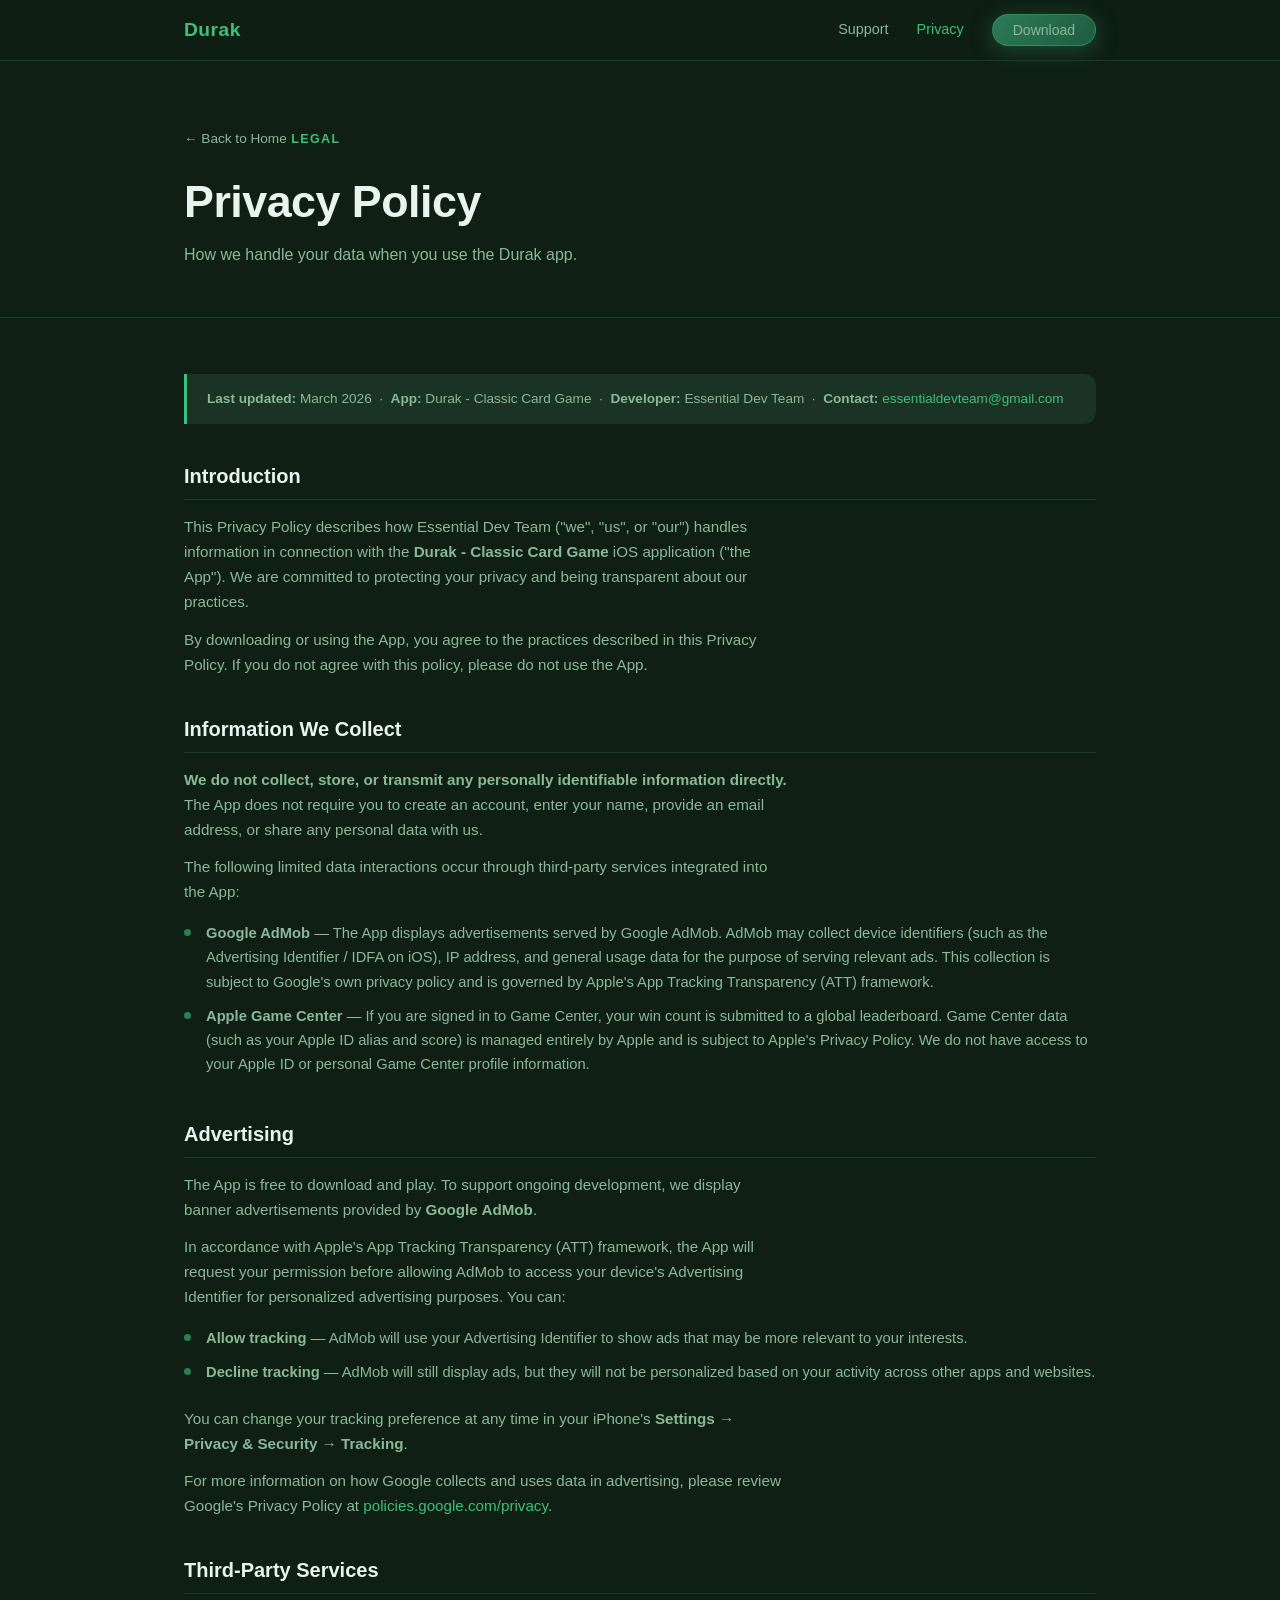
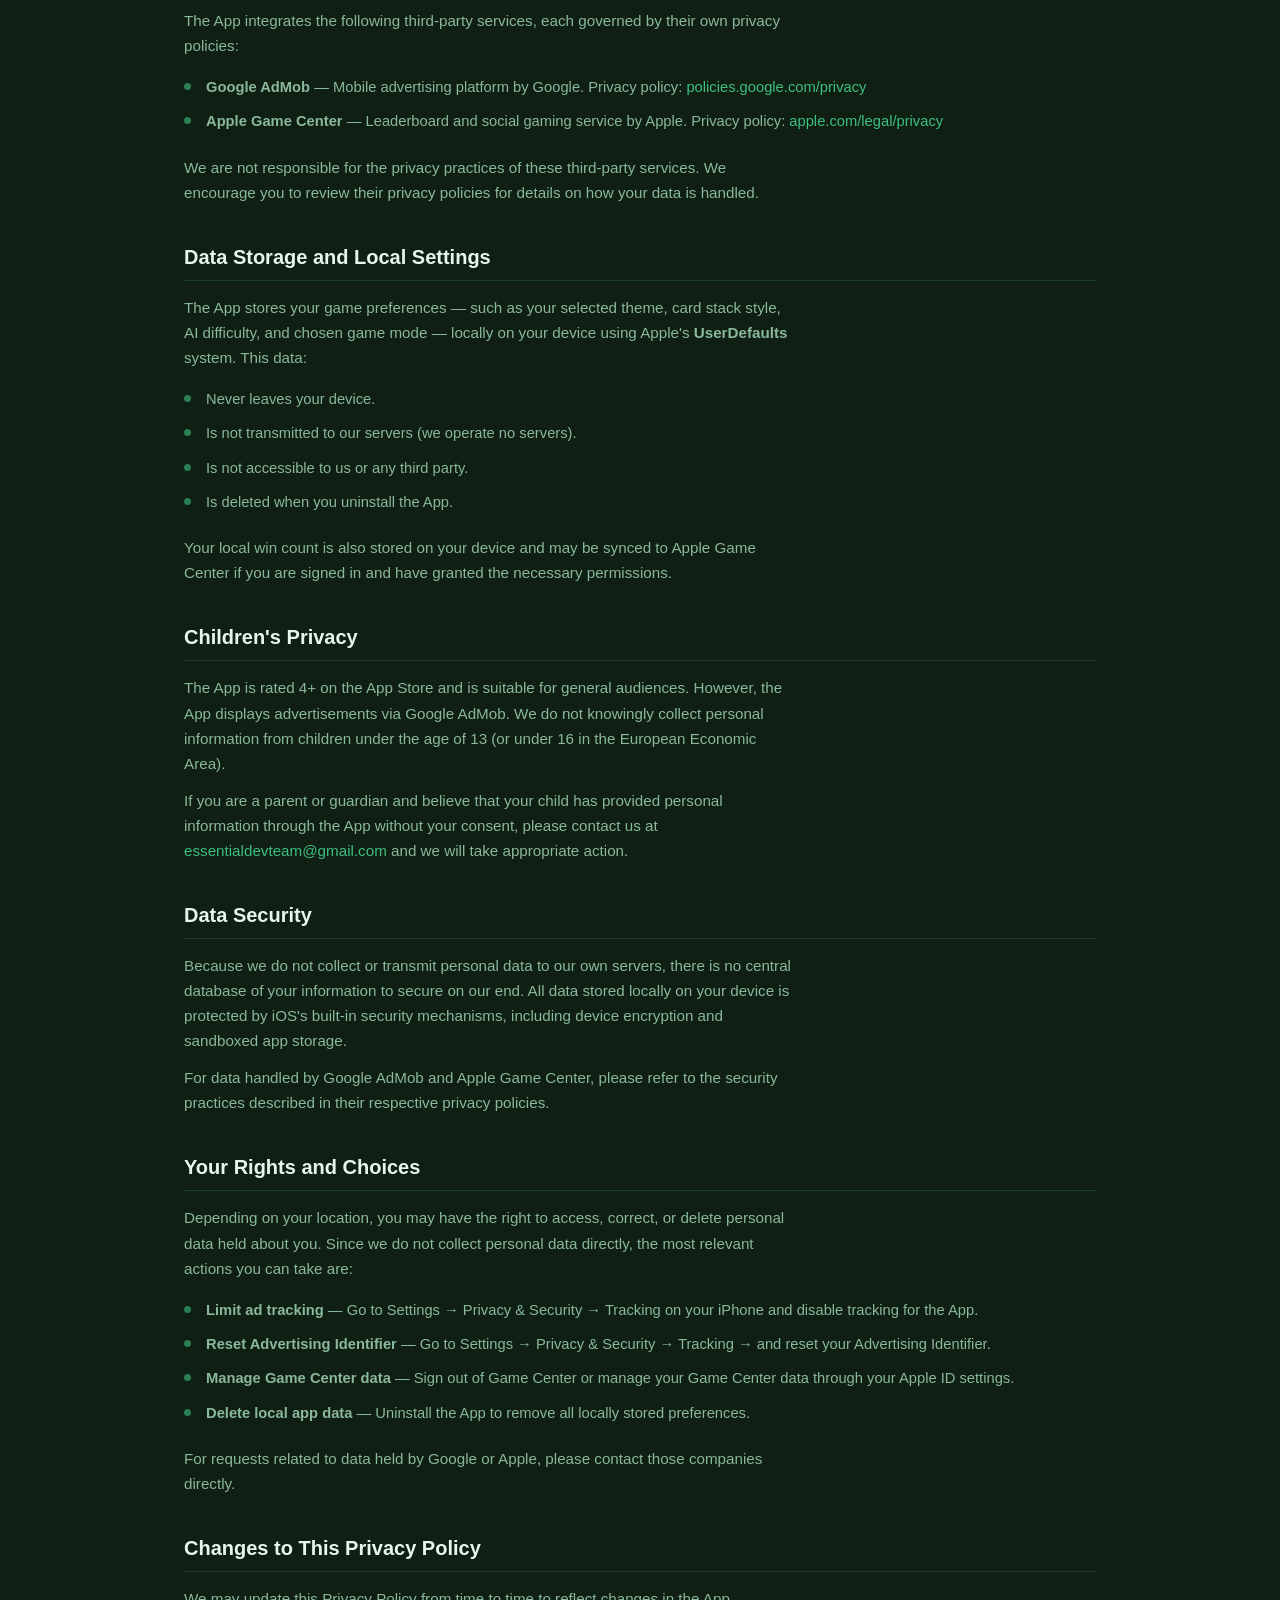
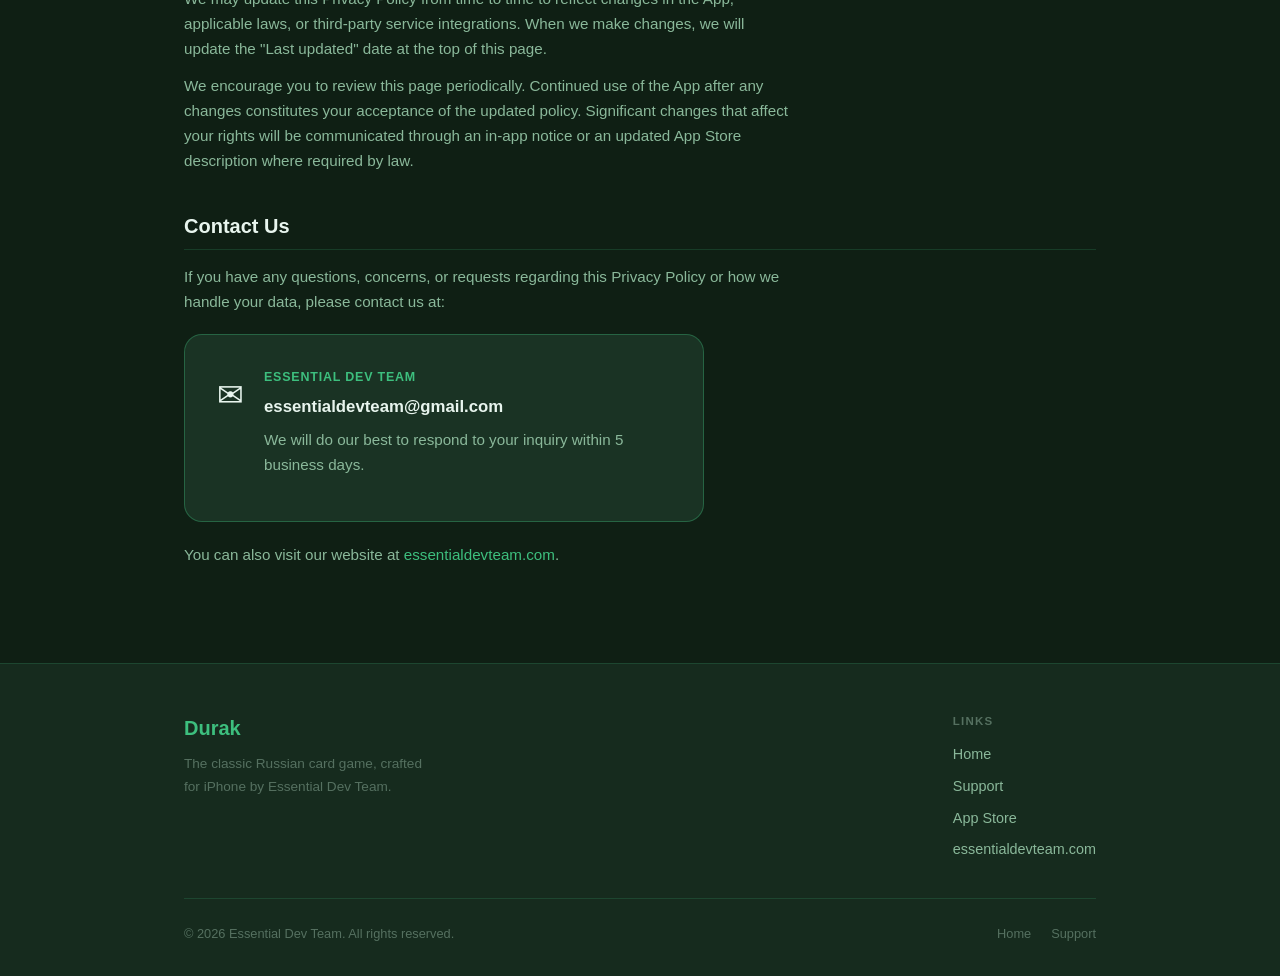
==== privacy.html @ 6320e2ae "Add files via upload" ====
<!DOCTYPE html>
<html lang="en">
<head>
  <meta charset="UTF-8" />
  <meta name="viewport" content="width=device-width, initial-scale=1.0" />
  <title>Privacy Policy - Durak Card Game</title>
  <meta name="description" content="Privacy Policy for Durak, the classic Russian card game on iPhone. Learn about data collection, advertising, and third-party services." />
  <meta name="theme-color" content="#0F1F14" />
  <link rel="stylesheet" href="style.css" />
</head>
<body>

  <!-- Navigation -->
  <nav class="nav">
    <div class="container nav__inner">
      <a href="index.html" class="nav__logo">Durak</a>
      <div class="nav__links">
        <a href="support.html">Support</a>
        <a href="privacy.html" style="color: var(--accent);">Privacy</a>
        <a href="https://apps.apple.com/app/id0000000000" class="btn btn--primary" style="padding: 8px 20px; font-size: 0.875rem;">Download</a>
      </div>
    </div>
  </nav>

  <!-- Page Header -->
  <div class="page-header">
    <div class="container">
      <a href="index.html" class="page-header__back">
        &#8592; Back to Home
      </a>
      <div class="page-header__eyebrow">Legal</div>
      <h1>Privacy Policy</h1>
      <p>How we handle your data when you use the Durak app.</p>
    </div>
  </div>

  <!-- Policy Content -->
  <section class="content-section">
    <div class="container">

      <div class="policy-meta">
        <strong>Last updated:</strong> March 2026 &nbsp;&middot;&nbsp;
        <strong>App:</strong> Durak - Classic Card Game &nbsp;&middot;&nbsp;
        <strong>Developer:</strong> Essential Dev Team &nbsp;&middot;&nbsp;
        <strong>Contact:</strong>
        <a href="mailto:essentialdevteam@gmail.com">essentialdevteam@gmail.com</a>
      </div>

      <div class="prose">

        <!-- Introduction -->
        <div class="policy-section">
          <h2>Introduction</h2>
          <p>
            This Privacy Policy describes how Essential Dev Team ("we", "us", or "our")
            handles information in connection with the <strong>Durak - Classic Card Game</strong>
            iOS application ("the App"). We are committed to protecting your privacy and being
            transparent about our practices.
          </p>
          <p>
            By downloading or using the App, you agree to the practices described in this
            Privacy Policy. If you do not agree with this policy, please do not use the App.
          </p>
        </div>

        <!-- Information We Collect -->
        <div class="policy-section">
          <h2>Information We Collect</h2>
          <p>
            <strong>We do not collect, store, or transmit any personally identifiable
            information directly.</strong> The App does not require you to create an account,
            enter your name, provide an email address, or share any personal data with us.
          </p>
          <p>
            The following limited data interactions occur through third-party services
            integrated into the App:
          </p>
          <ul>
            <li>
              <strong>Google AdMob</strong> — The App displays advertisements served by
              Google AdMob. AdMob may collect device identifiers (such as the Advertising
              Identifier / IDFA on iOS), IP address, and general usage data for the purpose
              of serving relevant ads. This collection is subject to Google's own privacy
              policy and is governed by Apple's App Tracking Transparency (ATT) framework.
            </li>
            <li>
              <strong>Apple Game Center</strong> — If you are signed in to Game Center, your
              win count is submitted to a global leaderboard. Game Center data (such as your
              Apple ID alias and score) is managed entirely by Apple and is subject to Apple's
              Privacy Policy. We do not have access to your Apple ID or personal Game Center
              profile information.
            </li>
          </ul>
        </div>

        <!-- Advertising -->
        <div class="policy-section">
          <h2>Advertising</h2>
          <p>
            The App is free to download and play. To support ongoing development, we display
            banner advertisements provided by <strong>Google AdMob</strong>.
          </p>
          <p>
            In accordance with Apple's App Tracking Transparency (ATT) framework, the App
            will request your permission before allowing AdMob to access your device's
            Advertising Identifier for personalized advertising purposes. You can:
          </p>
          <ul>
            <li>
              <strong>Allow tracking</strong> — AdMob will use your Advertising Identifier
              to show ads that may be more relevant to your interests.
            </li>
            <li>
              <strong>Decline tracking</strong> — AdMob will still display ads, but they
              will not be personalized based on your activity across other apps and websites.
            </li>
          </ul>
          <p>
            You can change your tracking preference at any time in your iPhone's
            <strong>Settings &rarr; Privacy &amp; Security &rarr; Tracking</strong>.
          </p>
          <p>
            For more information on how Google collects and uses data in advertising,
            please review Google's Privacy Policy at
            <a href="https://policies.google.com/privacy" target="_blank" rel="noopener">policies.google.com/privacy</a>.
          </p>
        </div>

        <!-- Third-Party Services -->
        <div class="policy-section">
          <h2>Third-Party Services</h2>
          <p>
            The App integrates the following third-party services, each governed by their
            own privacy policies:
          </p>
          <ul>
            <li>
              <strong>Google AdMob</strong> — Mobile advertising platform by Google.
              Privacy policy: <a href="https://policies.google.com/privacy" target="_blank" rel="noopener">policies.google.com/privacy</a>
            </li>
            <li>
              <strong>Apple Game Center</strong> — Leaderboard and social gaming service
              by Apple.
              Privacy policy: <a href="https://www.apple.com/legal/privacy/" target="_blank" rel="noopener">apple.com/legal/privacy</a>
            </li>
          </ul>
          <p>
            We are not responsible for the privacy practices of these third-party services.
            We encourage you to review their privacy policies for details on how your data
            is handled.
          </p>
        </div>

        <!-- Data Storage -->
        <div class="policy-section">
          <h2>Data Storage and Local Settings</h2>
          <p>
            The App stores your game preferences — such as your selected theme, card stack
            style, AI difficulty, and chosen game mode — locally on your device using
            Apple's <strong>UserDefaults</strong> system. This data:
          </p>
          <ul>
            <li>Never leaves your device.</li>
            <li>Is not transmitted to our servers (we operate no servers).</li>
            <li>Is not accessible to us or any third party.</li>
            <li>Is deleted when you uninstall the App.</li>
          </ul>
          <p>
            Your local win count is also stored on your device and may be synced to
            Apple Game Center if you are signed in and have granted the necessary permissions.
          </p>
        </div>

        <!-- Children's Privacy -->
        <div class="policy-section">
          <h2>Children's Privacy</h2>
          <p>
            The App is rated 4+ on the App Store and is suitable for general audiences.
            However, the App displays advertisements via Google AdMob. We do not knowingly
            collect personal information from children under the age of 13 (or under 16
            in the European Economic Area).
          </p>
          <p>
            If you are a parent or guardian and believe that your child has provided
            personal information through the App without your consent, please contact us
            at <a href="mailto:essentialdevteam@gmail.com">essentialdevteam@gmail.com</a>
            and we will take appropriate action.
          </p>
        </div>

        <!-- Data Security -->
        <div class="policy-section">
          <h2>Data Security</h2>
          <p>
            Because we do not collect or transmit personal data to our own servers, there
            is no central database of your information to secure on our end. All data stored
            locally on your device is protected by iOS's built-in security mechanisms,
            including device encryption and sandboxed app storage.
          </p>
          <p>
            For data handled by Google AdMob and Apple Game Center, please refer to the
            security practices described in their respective privacy policies.
          </p>
        </div>

        <!-- Your Rights -->
        <div class="policy-section">
          <h2>Your Rights and Choices</h2>
          <p>
            Depending on your location, you may have the right to access, correct, or
            delete personal data held about you. Since we do not collect personal data
            directly, the most relevant actions you can take are:
          </p>
          <ul>
            <li>
              <strong>Limit ad tracking</strong> — Go to Settings &rarr; Privacy &amp; Security
              &rarr; Tracking on your iPhone and disable tracking for the App.
            </li>
            <li>
              <strong>Reset Advertising Identifier</strong> — Go to Settings &rarr; Privacy
              &amp; Security &rarr; Tracking &rarr; and reset your Advertising Identifier.
            </li>
            <li>
              <strong>Manage Game Center data</strong> — Sign out of Game Center or manage
              your Game Center data through your Apple ID settings.
            </li>
            <li>
              <strong>Delete local app data</strong> — Uninstall the App to remove all
              locally stored preferences.
            </li>
          </ul>
          <p>
            For requests related to data held by Google or Apple, please contact those
            companies directly.
          </p>
        </div>

        <!-- Changes to Policy -->
        <div class="policy-section">
          <h2>Changes to This Privacy Policy</h2>
          <p>
            We may update this Privacy Policy from time to time to reflect changes in
            the App, applicable laws, or third-party service integrations. When we make
            changes, we will update the "Last updated" date at the top of this page.
          </p>
          <p>
            We encourage you to review this page periodically. Continued use of the App
            after any changes constitutes your acceptance of the updated policy.
            Significant changes that affect your rights will be communicated through an
            in-app notice or an updated App Store description where required by law.
          </p>
        </div>

        <!-- Contact Us -->
        <div class="policy-section">
          <h2>Contact Us</h2>
          <p>
            If you have any questions, concerns, or requests regarding this Privacy Policy
            or how we handle your data, please contact us at:
          </p>

          <div class="contact-card" style="margin-top: 20px;">
            <div class="contact-card__icon">&#9993;</div>
            <div>
              <div class="contact-card__label">Essential Dev Team</div>
              <div class="contact-card__email">
                <a href="mailto:essentialdevteam@gmail.com">essentialdevteam@gmail.com</a>
              </div>
              <p class="contact-card__sub">
                We will do our best to respond to your inquiry within 5 business days.
              </p>
            </div>
          </div>

          <p style="margin-top: 20px;">
            You can also visit our website at
            <a href="https://essentialdevteam.com/" target="_blank" rel="noopener">essentialdevteam.com</a>.
          </p>
        </div>

      </div>
    </div>
  </section>

  <!-- Footer -->
  <footer class="footer">
    <div class="container">
      <div class="footer__inner">
        <div>
          <div class="footer__brand-name">Durak</div>
          <p class="footer__brand-desc">
            The classic Russian card game, crafted for iPhone by Essential Dev Team.
          </p>
        </div>
        <div>
          <div class="footer__nav-heading">Links</div>
          <div class="footer__nav-links">
            <a href="index.html">Home</a>
            <a href="support.html">Support</a>
            <a href="https://apps.apple.com/app/id0000000000">App Store</a>
            <a href="https://essentialdevteam.com/" target="_blank" rel="noopener">essentialdevteam.com</a>
          </div>
        </div>
      </div>
      <div class="footer__bottom">
        <p class="footer__copy">
          &copy; 2026 <a href="https://essentialdevteam.com/" target="_blank" rel="noopener">Essential Dev Team</a>.
          All rights reserved.
        </p>
        <div class="footer__legal-links">
          <a href="index.html">Home</a>
          <a href="support.html">Support</a>
        </div>
      </div>
    </div>
  </footer>

</body>
</html>
---- style.css ----
/* ============================================================
   Durak - Card Game | Shared Stylesheet
   Dark green theme matching the iOS app
   ============================================================ */

/* --- Reset & Base --- */
*, *::before, *::after {
  box-sizing: border-box;
  margin: 0;
  padding: 0;
}

:root {
  --bg:           #0F1F14;
  --bg-card:      #1A3324;
  --bg-section:   #162B1E;
  --gradient-dark: #1F5C3F;
  --gradient-mid:  #2D7A56;
  --accent:       #3DBF7E;
  --accent-dim:   #2E9E67;
  --accent-glow:  rgba(61, 191, 126, 0.18);
  --text:         #E8F5EE;
  --text-muted:   #8AB89A;
  --text-dim:     #557060;
  --border:       rgba(61, 191, 126, 0.18);
  --border-strong: rgba(61, 191, 126, 0.35);
  --radius:       12px;
  --radius-lg:    18px;
  --shadow:       0 4px 24px rgba(0, 0, 0, 0.45);
  --shadow-sm:    0 2px 10px rgba(0, 0, 0, 0.30);
}

html {
  font-size: 16px;
  scroll-behavior: smooth;
}

body {
  background-color: var(--bg);
  color: var(--text);
  font-family: -apple-system, BlinkMacSystemFont, "Segoe UI", Roboto,
               Helvetica, Arial, sans-serif;
  line-height: 1.65;
  -webkit-font-smoothing: antialiased;
  min-height: 100vh;
}

/* --- Typography --- */
h1, h2, h3, h4 {
  line-height: 1.25;
  font-weight: 700;
}

h1 { font-size: clamp(2.2rem, 6vw, 3.6rem); letter-spacing: -0.5px; }
h2 { font-size: clamp(1.5rem, 4vw, 2.2rem); }
h3 { font-size: clamp(1.1rem, 2.5vw, 1.35rem); }
h4 { font-size: 1rem; }

p {
  color: var(--text-muted);
  max-width: 68ch;
}

a {
  color: var(--accent);
  text-decoration: none;
  transition: color 0.2s;
}

a:hover {
  color: #6FDBAA;
  text-decoration: underline;
}

ul {
  list-style: none;
}

/* --- Layout Utilities --- */
.container {
  width: 100%;
  max-width: 960px;
  margin: 0 auto;
  padding: 0 24px;
}

.container--wide {
  max-width: 1100px;
}

section {
  padding: 80px 0;
}

/* --- Navigation --- */
.nav {
  position: sticky;
  top: 0;
  z-index: 100;
  background: rgba(15, 31, 20, 0.92);
  backdrop-filter: blur(12px);
  -webkit-backdrop-filter: blur(12px);
  border-bottom: 1px solid var(--border);
}

.nav__inner {
  display: flex;
  align-items: center;
  justify-content: space-between;
  height: 60px;
}

.nav__logo {
  font-size: 1.2rem;
  font-weight: 800;
  color: var(--accent);
  letter-spacing: 0.5px;
  text-decoration: none;
}

.nav__logo:hover {
  color: #6FDBAA;
  text-decoration: none;
}

.nav__links {
  display: flex;
  gap: 28px;
  align-items: center;
}

.nav__links a {
  color: var(--text-muted);
  font-size: 0.9rem;
  font-weight: 500;
  transition: color 0.2s;
  text-decoration: none;
}

.nav__links a:hover {
  color: var(--accent);
  text-decoration: none;
}

/* --- Hero Section --- */
.hero {
  padding: 100px 0 80px;
  text-align: center;
  position: relative;
  overflow: hidden;
}

.hero::before {
  content: "";
  position: absolute;
  top: -120px;
  left: 50%;
  transform: translateX(-50%);
  width: 700px;
  height: 700px;
  background: radial-gradient(circle, rgba(45, 122, 86, 0.22) 0%, transparent 65%);
  pointer-events: none;
}

.hero__eyebrow {
  display: inline-block;
  background: var(--accent-glow);
  border: 1px solid var(--border-strong);
  color: var(--accent);
  font-size: 0.78rem;
  font-weight: 600;
  letter-spacing: 1.4px;
  text-transform: uppercase;
  padding: 6px 16px;
  border-radius: 100px;
  margin-bottom: 24px;
}

.hero__title {
  color: var(--text);
  margin-bottom: 16px;
}

.hero__title span {
  color: var(--accent);
}

.hero__tagline {
  font-size: clamp(1rem, 2.5vw, 1.25rem);
  color: var(--text-muted);
  margin: 0 auto 20px;
  max-width: 52ch;
}

.hero__description {
  font-size: 1rem;
  color: var(--text-dim);
  margin: 0 auto 44px;
  max-width: 58ch;
}

/* --- Buttons --- */
.btn {
  display: inline-flex;
  align-items: center;
  gap: 10px;
  font-size: 1rem;
  font-weight: 600;
  padding: 14px 32px;
  border-radius: 100px;
  border: none;
  cursor: pointer;
  transition: transform 0.15s, box-shadow 0.15s, background 0.2s;
  text-decoration: none;
  line-height: 1;
}

.btn--primary {
  background: linear-gradient(135deg, var(--gradient-mid), var(--gradient-dark));
  color: #fff;
  box-shadow: 0 4px 20px rgba(45, 122, 86, 0.5);
  border: 1px solid var(--border-strong);
}

.btn--primary:hover {
  transform: translateY(-2px);
  box-shadow: 0 8px 28px rgba(45, 122, 86, 0.65);
  color: #fff;
  text-decoration: none;
}

.btn--primary:active {
  transform: translateY(0);
}

.btn--outline {
  background: transparent;
  color: var(--accent);
  border: 1.5px solid var(--border-strong);
}

.btn--outline:hover {
  background: var(--accent-glow);
  color: var(--accent);
  text-decoration: none;
}

.btn__icon {
  width: 22px;
  height: 22px;
  flex-shrink: 0;
}

/* App Store badge area */
.hero__cta {
  display: flex;
  flex-direction: column;
  align-items: center;
  gap: 14px;
}

.appstore-badge {
  display: inline-flex;
  align-items: center;
  gap: 12px;
  background: #000;
  border: 1px solid rgba(255,255,255,0.15);
  border-radius: 14px;
  padding: 10px 22px;
  text-decoration: none;
  transition: transform 0.15s, border-color 0.2s;
}

.appstore-badge:hover {
  transform: translateY(-2px);
  border-color: rgba(255,255,255,0.35);
  text-decoration: none;
}

.appstore-badge__icon {
  width: 28px;
  height: 28px;
  flex-shrink: 0;
  fill: #fff;
}

.appstore-badge__text {
  display: flex;
  flex-direction: column;
}

.appstore-badge__sub {
  font-size: 0.65rem;
  color: rgba(255,255,255,0.7);
  letter-spacing: 0.5px;
}

.appstore-badge__main {
  font-size: 1.1rem;
  font-weight: 700;
  color: #fff;
  line-height: 1.2;
}

.hero__note {
  font-size: 0.8rem;
  color: var(--text-dim);
}

/* --- Feature Badges Strip --- */
.badges {
  display: flex;
  flex-wrap: wrap;
  gap: 10px;
  justify-content: center;
  margin-top: 48px;
}

.badge {
  display: inline-flex;
  align-items: center;
  gap: 7px;
  background: var(--bg-card);
  border: 1px solid var(--border);
  color: var(--text-muted);
  font-size: 0.82rem;
  font-weight: 500;
  padding: 7px 14px;
  border-radius: 100px;
}

.badge__dot {
  width: 7px;
  height: 7px;
  background: var(--accent);
  border-radius: 50%;
  flex-shrink: 0;
}

/* --- Features Section --- */
.features {
  background: var(--bg-section);
  border-top: 1px solid var(--border);
  border-bottom: 1px solid var(--border);
}

.section-header {
  text-align: center;
  margin-bottom: 56px;
}

.section-header p {
  margin: 12px auto 0;
}

.features-grid {
  display: grid;
  grid-template-columns: repeat(auto-fit, minmax(260px, 1fr));
  gap: 20px;
}

.feature-card {
  background: var(--bg-card);
  border: 1px solid var(--border);
  border-radius: var(--radius-lg);
  padding: 28px 26px;
  transition: border-color 0.2s, transform 0.2s;
}

.feature-card:hover {
  border-color: var(--border-strong);
  transform: translateY(-3px);
}

.feature-card__icon {
  font-size: 1.8rem;
  margin-bottom: 14px;
  display: block;
}

.feature-card__title {
  color: var(--text);
  margin-bottom: 8px;
  font-size: 1.05rem;
}

.feature-card__desc {
  color: var(--text-muted);
  font-size: 0.9rem;
  max-width: 100%;
}

/* --- How to Play Section --- */
.how-to-play__steps {
  display: grid;
  grid-template-columns: repeat(auto-fit, minmax(200px, 1fr));
  gap: 16px;
  margin-top: 0;
}

.step {
  background: var(--bg-card);
  border: 1px solid var(--border);
  border-radius: var(--radius);
  padding: 24px 20px;
  position: relative;
}

.step__number {
  display: inline-flex;
  align-items: center;
  justify-content: center;
  width: 34px;
  height: 34px;
  background: linear-gradient(135deg, var(--gradient-mid), var(--gradient-dark));
  border-radius: 50%;
  font-size: 0.85rem;
  font-weight: 800;
  color: #fff;
  margin-bottom: 12px;
}

.step__text {
  font-size: 0.9rem;
  color: var(--text-muted);
  max-width: 100%;
}

/* --- Screenshots Section --- */
.screenshots {
  text-align: center;
}

.screenshots-row {
  display: flex;
  gap: 20px;
  justify-content: center;
  flex-wrap: wrap;
  margin-top: 0;
}

.screenshot-placeholder {
  width: 160px;
  height: 320px;
  background: var(--bg-card);
  border: 1px solid var(--border);
  border-radius: 22px;
  display: flex;
  flex-direction: column;
  align-items: center;
  justify-content: center;
  gap: 10px;
  color: var(--text-dim);
  font-size: 0.75rem;
  text-align: center;
  padding: 16px;
  position: relative;
  overflow: hidden;
  transition: border-color 0.2s;
}

.screenshot-placeholder:hover {
  border-color: var(--border-strong);
}

.screenshot-placeholder::before {
  content: "";
  position: absolute;
  top: 0; left: 0; right: 0;
  height: 3px;
  background: linear-gradient(90deg, var(--gradient-dark), var(--gradient-mid));
}

.screenshot-placeholder__icon {
  font-size: 1.8rem;
  opacity: 0.4;
}

.screenshot-placeholder__label {
  font-size: 0.7rem;
  color: var(--text-dim);
  line-height: 1.4;
}

/* --- Themes Section --- */
.themes-section {
  background: var(--bg-section);
  border-top: 1px solid var(--border);
  border-bottom: 1px solid var(--border);
}

.themes-grid {
  display: grid;
  grid-template-columns: repeat(auto-fit, minmax(240px, 1fr));
  gap: 20px;
}

.theme-card {
  border-radius: var(--radius-lg);
  padding: 28px 24px;
  border: 1px solid transparent;
}

.theme-card--clean {
  background: linear-gradient(145deg, #1A3B2A, #0F1F14);
  border-color: rgba(61, 191, 126, 0.25);
}

.theme-card--classic {
  background: linear-gradient(145deg, #471018, #2D101A);
  border-color: rgba(210, 160, 60, 0.25);
}

.theme-card--casual {
  background: linear-gradient(145deg, #333338, #1F1F23);
  border-color: rgba(150, 100, 220, 0.25);
}

.theme-card__swatch {
  display: flex;
  gap: 8px;
  margin-bottom: 16px;
}

.swatch {
  width: 28px;
  height: 44px;
  border-radius: 6px;
}

.theme-card__name {
  font-size: 1rem;
  font-weight: 700;
  margin-bottom: 4px;
}

.theme-card--clean  .theme-card__name { color: #3DBF7E; }
.theme-card--classic .theme-card__name { color: #D2A03C; }
.theme-card--casual  .theme-card__name { color: #9668DC; }

.theme-card__desc {
  font-size: 0.85rem;
  color: var(--text-muted);
  max-width: 100%;
}

/* --- Page Header (inner pages) --- */
.page-header {
  padding: 64px 0 48px;
  border-bottom: 1px solid var(--border);
}

.page-header__back {
  display: inline-flex;
  align-items: center;
  gap: 7px;
  font-size: 0.85rem;
  color: var(--text-muted);
  margin-bottom: 24px;
  transition: color 0.2s;
  text-decoration: none;
}

.page-header__back:hover {
  color: var(--accent);
  text-decoration: none;
}

.page-header__eyebrow {
  display: inline-block;
  color: var(--accent);
  font-size: 0.78rem;
  font-weight: 600;
  letter-spacing: 1.4px;
  text-transform: uppercase;
  margin-bottom: 12px;
}

.page-header h1 {
  font-size: clamp(1.8rem, 5vw, 2.8rem);
  margin-bottom: 12px;
}

.page-header p {
  font-size: 1rem;
  color: var(--text-muted);
}

/* --- Content Prose (Support / Privacy) --- */
.content-section {
  padding: 56px 0;
}

.content-section + .content-section {
  border-top: 1px solid var(--border);
  padding-top: 56px;
}

.prose h2 {
  font-size: 1.35rem;
  color: var(--text);
  margin-bottom: 18px;
}

.prose h3 {
  font-size: 1.05rem;
  color: var(--accent);
  margin: 28px 0 10px;
}

.prose p {
  color: var(--text-muted);
  margin-bottom: 14px;
  max-width: 72ch;
}

.prose ul {
  list-style: none;
  margin: 0 0 16px;
}

.prose ul li {
  color: var(--text-muted);
  padding: 4px 0 4px 20px;
  position: relative;
  font-size: 0.95rem;
}

.prose ul li::before {
  content: "";
  position: absolute;
  left: 0;
  top: 12px;
  width: 7px;
  height: 7px;
  background: var(--accent);
  border-radius: 50%;
  opacity: 0.7;
}

.prose a {
  color: var(--accent);
}

/* --- FAQ --- */
.faq-list {
  display: flex;
  flex-direction: column;
  gap: 16px;
  margin-top: 8px;
}

.faq-item {
  background: var(--bg-card);
  border: 1px solid var(--border);
  border-radius: var(--radius);
  padding: 24px 26px;
  transition: border-color 0.2s;
}

.faq-item:hover {
  border-color: var(--border-strong);
}

.faq-item__q {
  font-size: 1rem;
  font-weight: 600;
  color: var(--text);
  margin-bottom: 10px;
}

.faq-item__a {
  font-size: 0.92rem;
  color: var(--text-muted);
  max-width: 100%;
  margin: 0;
}

.faq-item__a a {
  color: var(--accent);
}

/* --- Contact Card --- */
.contact-card {
  background: var(--bg-card);
  border: 1px solid var(--border-strong);
  border-radius: var(--radius-lg);
  padding: 32px;
  display: flex;
  align-items: flex-start;
  gap: 20px;
  max-width: 520px;
}

.contact-card__icon {
  font-size: 2rem;
  flex-shrink: 0;
  margin-top: 2px;
}

.contact-card__label {
  font-size: 0.78rem;
  font-weight: 600;
  color: var(--accent);
  letter-spacing: 0.8px;
  text-transform: uppercase;
  margin-bottom: 6px;
}

.contact-card__email {
  font-size: 1.05rem;
  font-weight: 600;
  color: var(--text);
}

.contact-card__email a {
  color: var(--text);
}

.contact-card__email a:hover {
  color: var(--accent);
}

.contact-card__sub {
  font-size: 0.85rem;
  color: var(--text-dim);
  margin: 6px 0 0;
  max-width: 100%;
}

/* --- Privacy Policy specific --- */
.policy-meta {
  background: var(--bg-card);
  border-left: 3px solid var(--accent);
  border-radius: 0 var(--radius) var(--radius) 0;
  padding: 14px 20px;
  margin-bottom: 40px;
  font-size: 0.85rem;
  color: var(--text-muted);
}

.policy-section {
  margin-bottom: 40px;
}

.policy-section h2 {
  font-size: 1.25rem;
  color: var(--text);
  margin-bottom: 14px;
  padding-bottom: 10px;
  border-bottom: 1px solid var(--border);
}

.policy-section p {
  color: var(--text-muted);
  font-size: 0.95rem;
  margin-bottom: 12px;
  max-width: 72ch;
}

.policy-section ul {
  list-style: none;
  margin: 0 0 16px;
}

.policy-section ul li {
  color: var(--text-muted);
  padding: 5px 0 5px 22px;
  position: relative;
  font-size: 0.92rem;
}

.policy-section ul li::before {
  content: "";
  position: absolute;
  left: 0;
  top: 13px;
  width: 7px;
  height: 7px;
  background: var(--accent);
  border-radius: 50%;
  opacity: 0.6;
}

/* --- Footer --- */
.footer {
  background: var(--bg-section);
  border-top: 1px solid var(--border);
  padding: 48px 0 32px;
}

.footer__inner {
  display: grid;
  grid-template-columns: 1fr auto;
  gap: 40px;
  align-items: start;
  margin-bottom: 36px;
}

.footer__brand-name {
  font-size: 1.25rem;
  font-weight: 800;
  color: var(--accent);
  margin-bottom: 8px;
}

.footer__brand-desc {
  font-size: 0.85rem;
  color: var(--text-dim);
  max-width: 34ch;
  margin: 0;
}

.footer__nav-heading {
  font-size: 0.72rem;
  font-weight: 700;
  letter-spacing: 1.2px;
  text-transform: uppercase;
  color: var(--text-dim);
  margin-bottom: 12px;
}

.footer__nav-links {
  display: flex;
  flex-direction: column;
  gap: 8px;
}

.footer__nav-links a {
  font-size: 0.9rem;
  color: var(--text-muted);
  transition: color 0.2s;
  text-decoration: none;
}

.footer__nav-links a:hover {
  color: var(--accent);
  text-decoration: none;
}

.footer__bottom {
  border-top: 1px solid var(--border);
  padding-top: 24px;
  display: flex;
  align-items: center;
  justify-content: space-between;
  flex-wrap: wrap;
  gap: 12px;
}

.footer__copy {
  font-size: 0.8rem;
  color: var(--text-dim);
  margin: 0;
}

.footer__copy a {
  color: var(--text-dim);
  text-decoration: none;
}

.footer__copy a:hover {
  color: var(--accent);
}

.footer__legal-links {
  display: flex;
  gap: 20px;
}

.footer__legal-links a {
  font-size: 0.8rem;
  color: var(--text-dim);
  text-decoration: none;
  transition: color 0.2s;
}

.footer__legal-links a:hover {
  color: var(--accent);
  text-decoration: none;
}

/* --- Divider --- */
.divider {
  height: 1px;
  background: var(--border);
  border: none;
  margin: 0;
}

/* --- Utility --- */
.text-accent { color: var(--accent); }
.text-muted  { color: var(--text-muted); }
.text-center { text-align: center; }
.mt-8  { margin-top: 8px; }
.mt-16 { margin-top: 16px; }
.mt-24 { margin-top: 24px; }
.mt-40 { margin-top: 40px; }
.mb-0  { margin-bottom: 0; }

/* --- Responsive --- */
@media (max-width: 680px) {
  section { padding: 56px 0; }

  .hero { padding: 72px 0 56px; }

  .nav__links { gap: 18px; }

  .footer__inner {
    grid-template-columns: 1fr;
    gap: 28px;
  }

  .footer__bottom {
    flex-direction: column;
    align-items: flex-start;
  }

  .screenshots-row {
    gap: 12px;
  }

  .screenshot-placeholder {
    width: 130px;
    height: 260px;
  }

  .contact-card {
    flex-direction: column;
    gap: 12px;
  }

  .features-grid,
  .how-to-play__steps {
    grid-template-columns: 1fr;
  }

  .themes-grid {
    grid-template-columns: 1fr;
  }
}

@media (max-width: 420px) {
  .container { padding: 0 16px; }

  h1 { font-size: 2rem; }

  .screenshot-placeholder {
    width: 110px;
    height: 220px;
  }
}
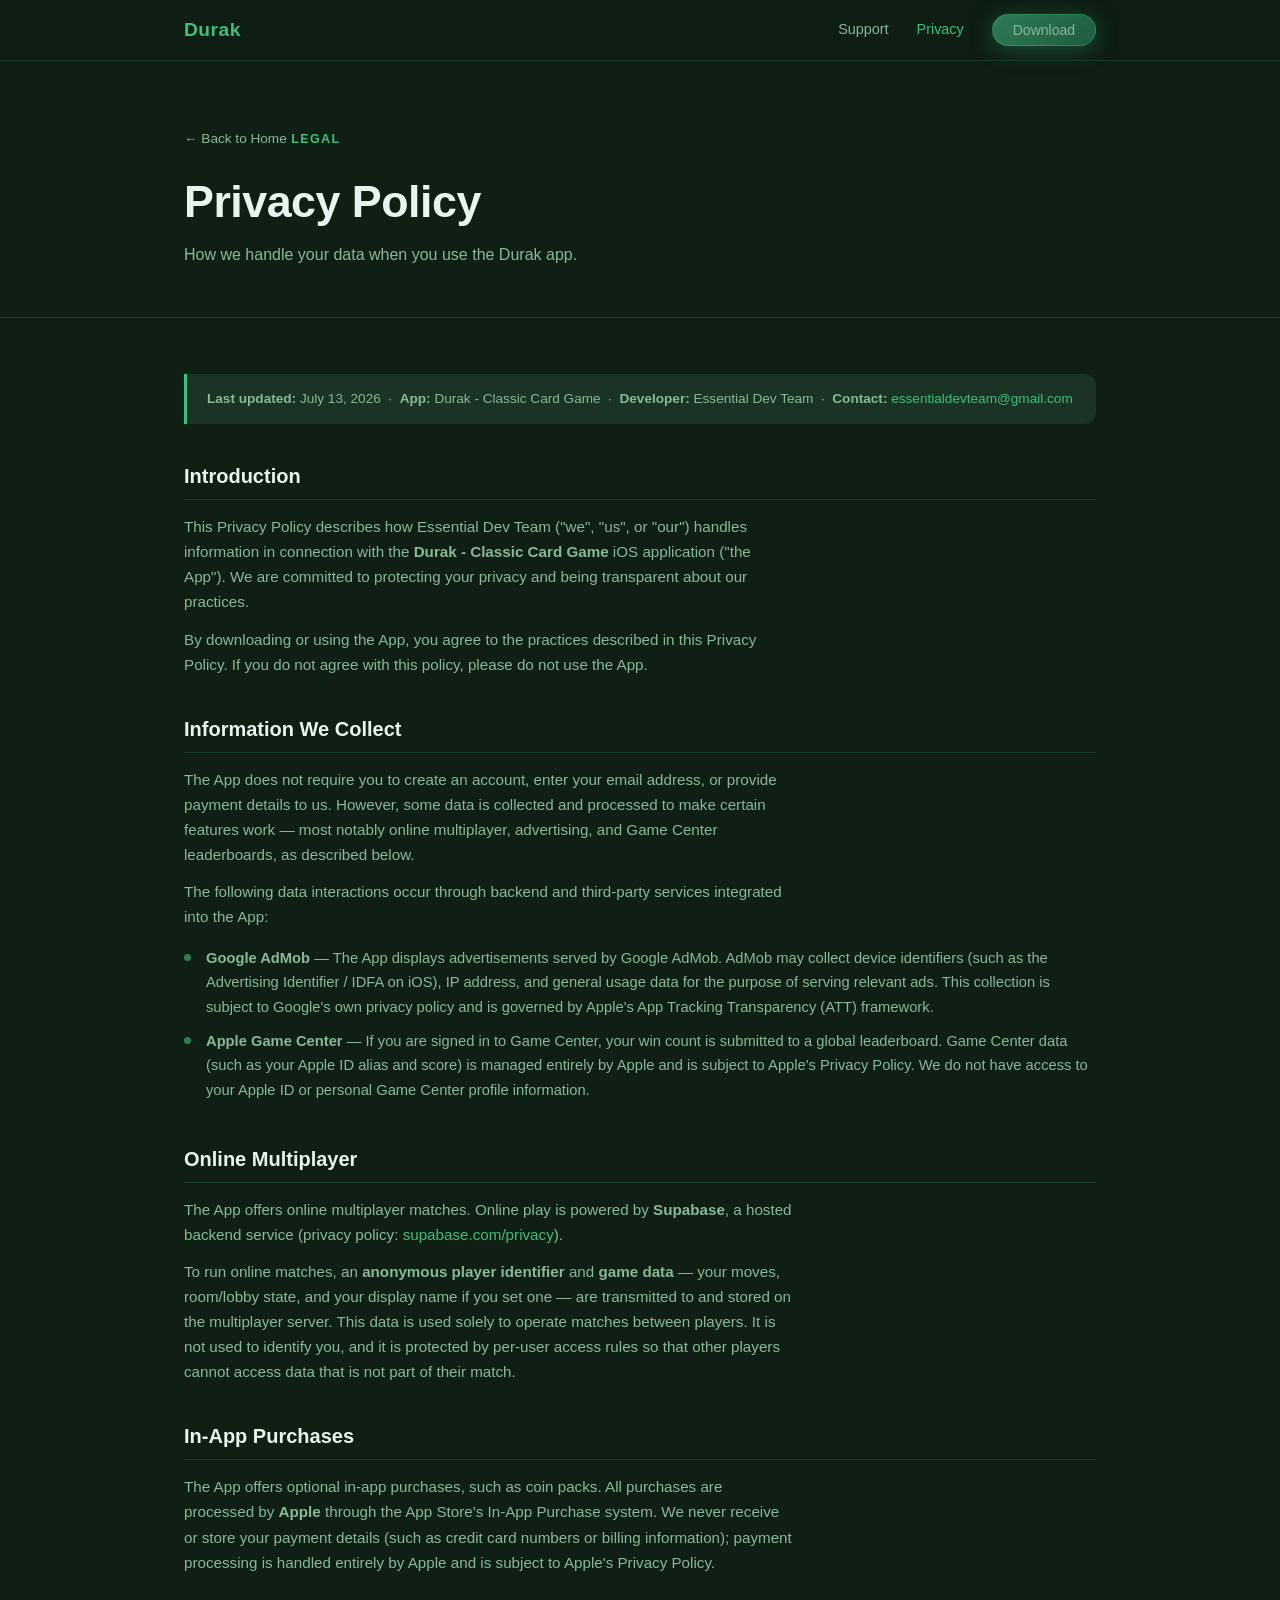
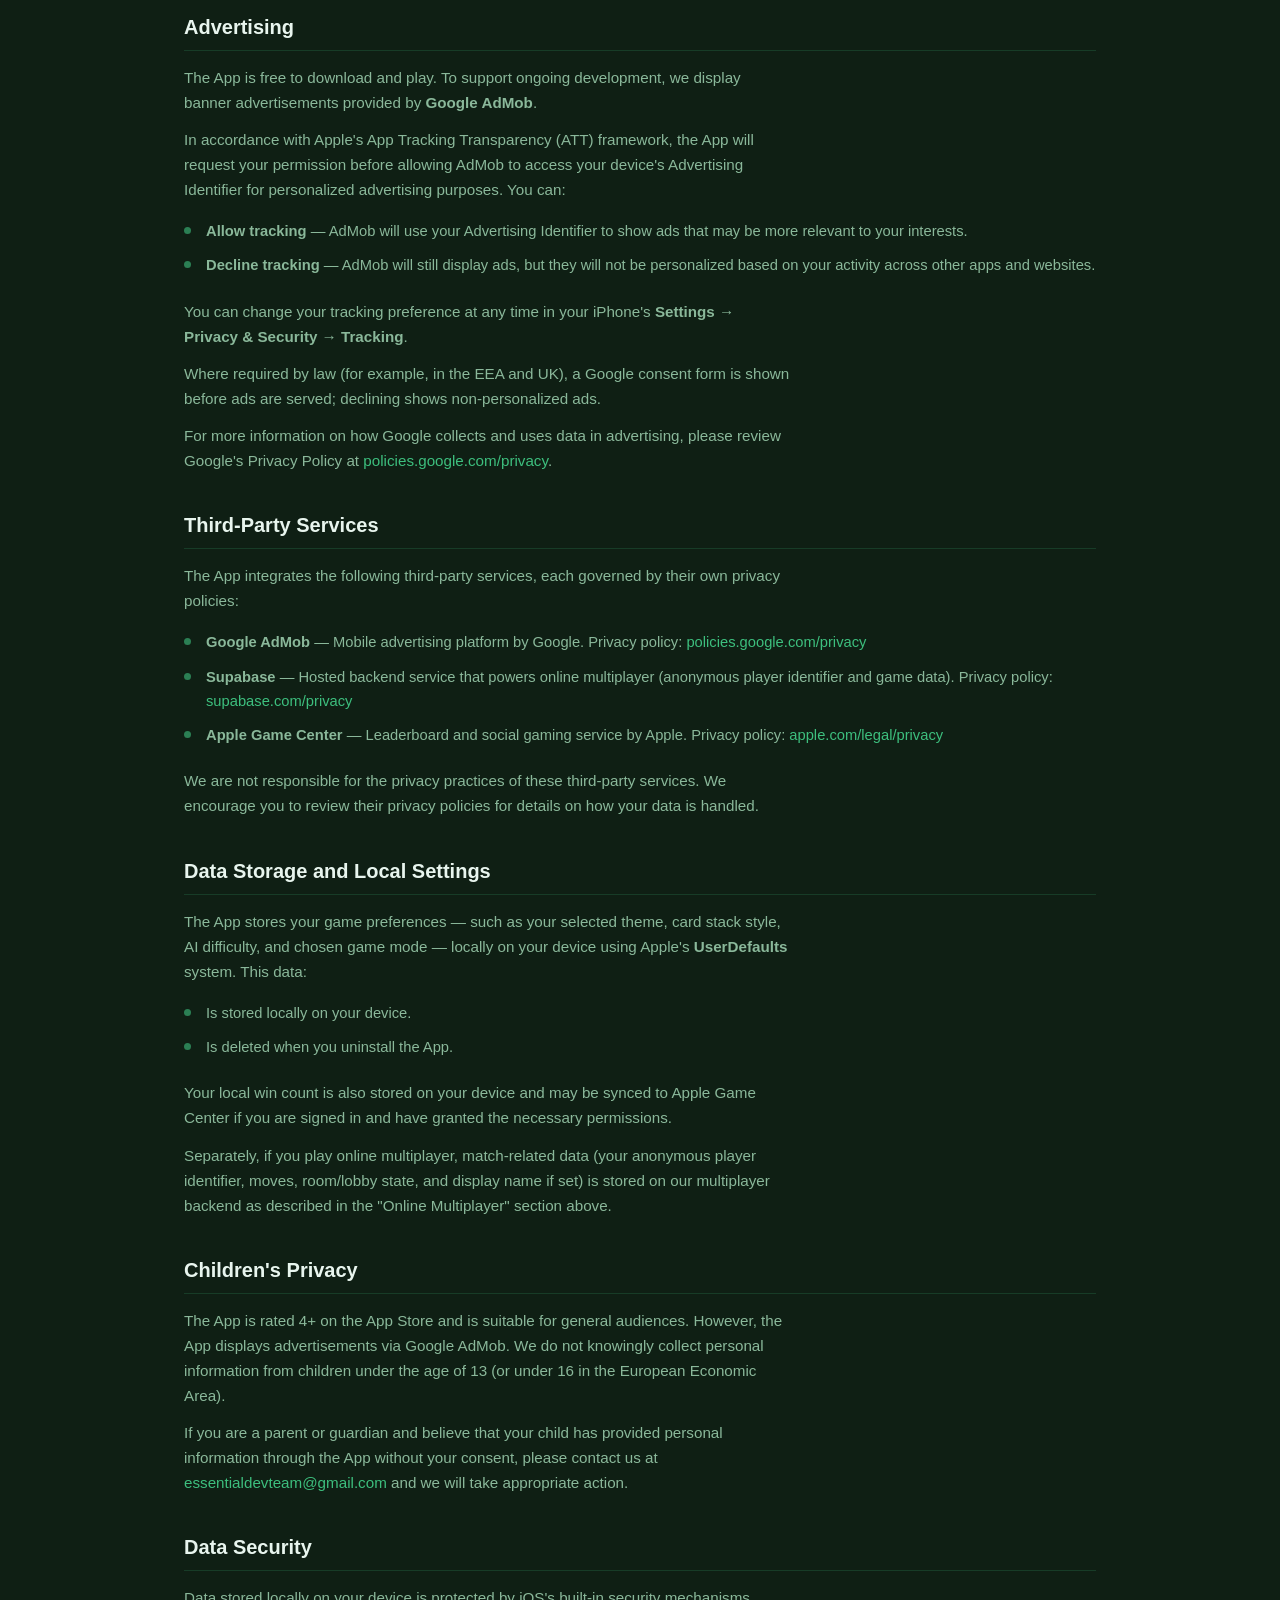
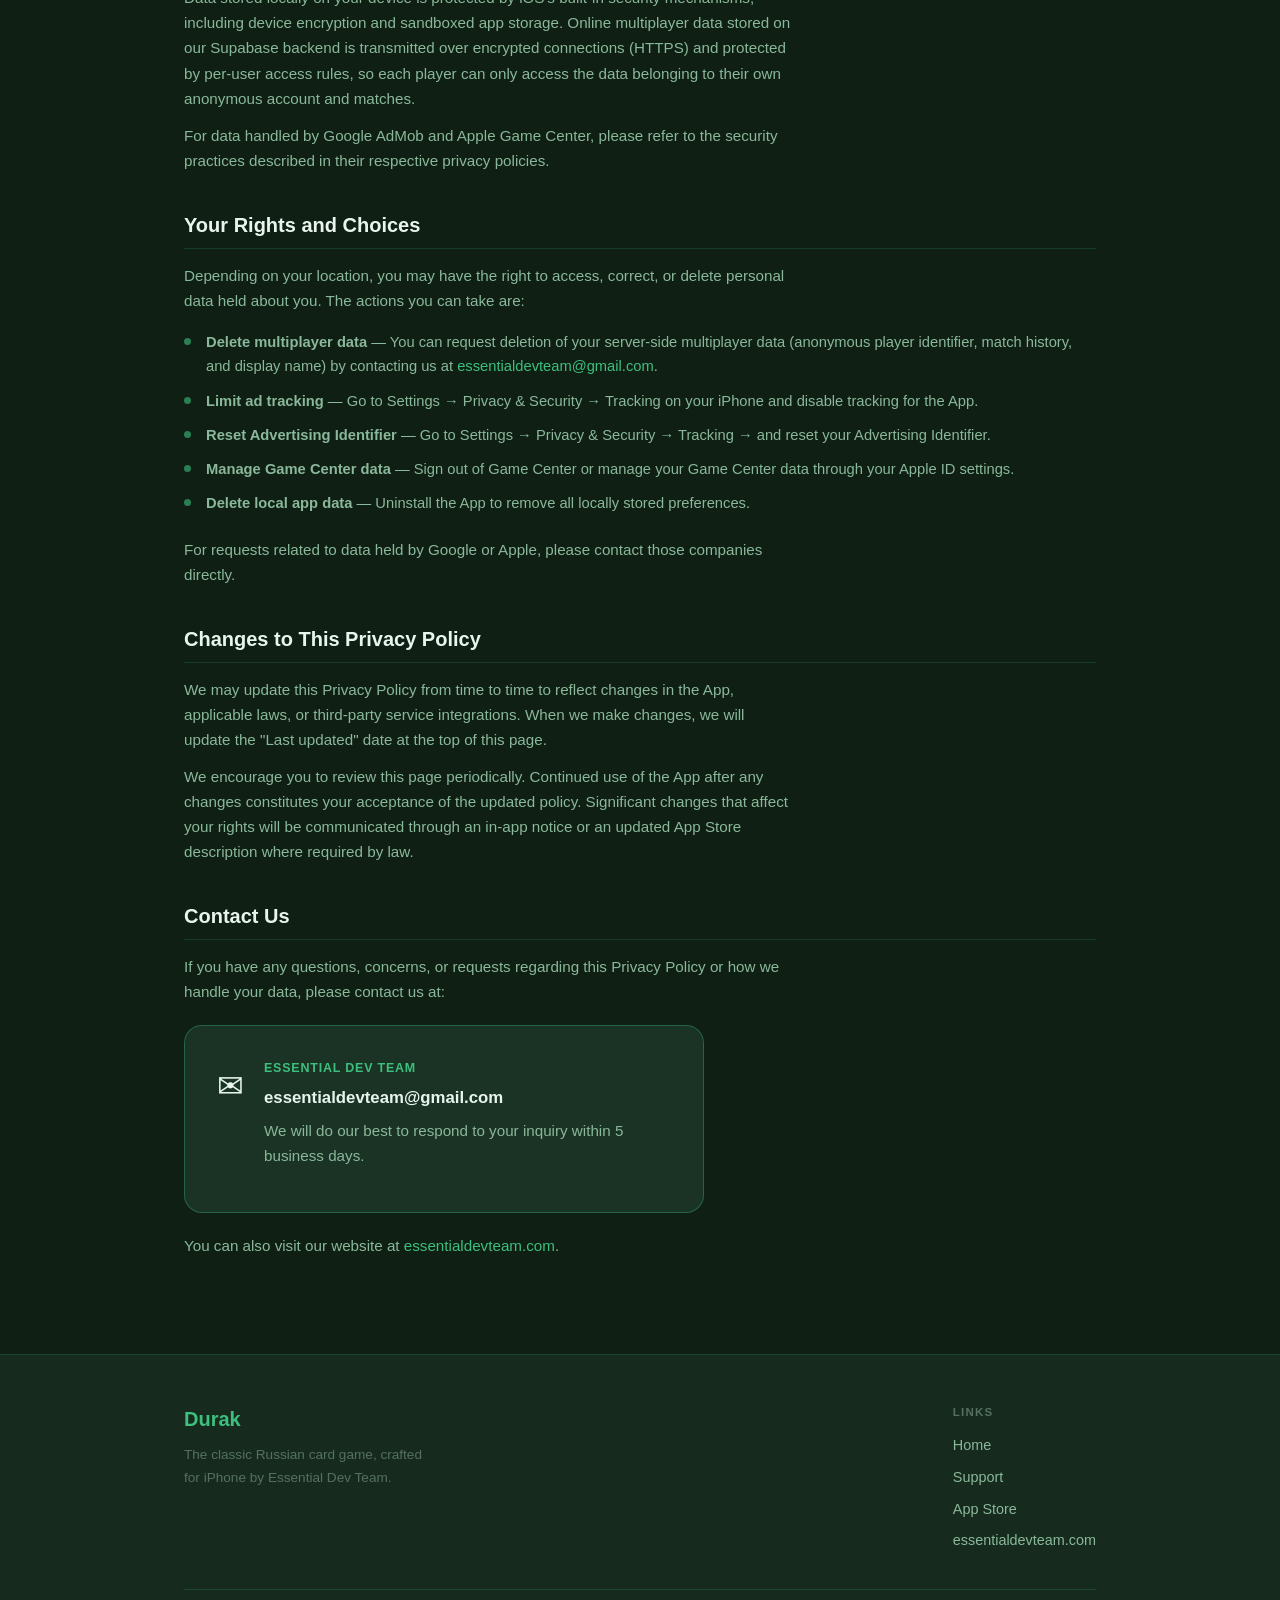
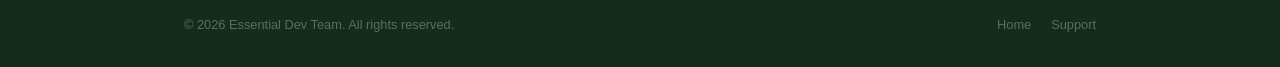
==== commit 3b4d4a18: "Update privacy policy — accurate backend/third-party disclosures" ====
--- a/privacy.html
+++ b/privacy.html
@@ -39,7 +39,7 @@
     <div class="container">
 
       <div class="policy-meta">
-        <strong>Last updated:</strong> March 2026 &nbsp;&middot;&nbsp;
+        <strong>Last updated:</strong> July 13, 2026 &nbsp;&middot;&nbsp;
         <strong>App:</strong> Durak - Classic Card Game &nbsp;&middot;&nbsp;
         <strong>Developer:</strong> Essential Dev Team &nbsp;&middot;&nbsp;
         <strong>Contact:</strong>
@@ -67,12 +67,13 @@
         <div class="policy-section">
           <h2>Information We Collect</h2>
           <p>
-            <strong>We do not collect, store, or transmit any personally identifiable
-            information directly.</strong> The App does not require you to create an account,
-            enter your name, provide an email address, or share any personal data with us.
-          </p>
-          <p>
-            The following limited data interactions occur through third-party services
+            The App does not require you to create an account, enter your email address,
+            or provide payment details to us. However, some data is collected and processed
+            to make certain features work — most notably online multiplayer, advertising,
+            and Game Center leaderboards, as described below.
+          </p>
+          <p>
+            The following data interactions occur through backend and third-party services
             integrated into the App:
           </p>
           <ul>
@@ -93,6 +94,36 @@
           </ul>
         </div>
 
+        <!-- Online Multiplayer -->
+        <div class="policy-section">
+          <h2>Online Multiplayer</h2>
+          <p>
+            The App offers online multiplayer matches. Online play is powered by
+            <strong>Supabase</strong>, a hosted backend service
+            (privacy policy: <a href="https://supabase.com/privacy" target="_blank" rel="noopener">supabase.com/privacy</a>).
+          </p>
+          <p>
+            To run online matches, an <strong>anonymous player identifier</strong> and
+            <strong>game data</strong> — your moves, room/lobby state, and your display
+            name if you set one — are transmitted to and stored on the multiplayer server.
+            This data is used solely to operate matches between players. It is not used to
+            identify you, and it is protected by per-user access rules so that other players
+            cannot access data that is not part of their match.
+          </p>
+        </div>
+
+        <!-- In-App Purchases -->
+        <div class="policy-section">
+          <h2>In-App Purchases</h2>
+          <p>
+            The App offers optional in-app purchases, such as coin packs. All purchases
+            are processed by <strong>Apple</strong> through the App Store's In-App Purchase
+            system. We never receive or store your payment details (such as credit card
+            numbers or billing information); payment processing is handled entirely by
+            Apple and is subject to Apple's Privacy Policy.
+          </p>
+        </div>
+
         <!-- Advertising -->
         <div class="policy-section">
           <h2>Advertising</h2>
@@ -120,6 +151,10 @@
             <strong>Settings &rarr; Privacy &amp; Security &rarr; Tracking</strong>.
           </p>
           <p>
+            Where required by law (for example, in the EEA and UK), a Google consent form
+            is shown before ads are served; declining shows non-personalized ads.
+          </p>
+          <p>
             For more information on how Google collects and uses data in advertising,
             please review Google's Privacy Policy at
             <a href="https://policies.google.com/privacy" target="_blank" rel="noopener">policies.google.com/privacy</a>.
@@ -139,6 +174,11 @@
               Privacy policy: <a href="https://policies.google.com/privacy" target="_blank" rel="noopener">policies.google.com/privacy</a>
             </li>
             <li>
+              <strong>Supabase</strong> — Hosted backend service that powers online
+              multiplayer (anonymous player identifier and game data).
+              Privacy policy: <a href="https://supabase.com/privacy" target="_blank" rel="noopener">supabase.com/privacy</a>
+            </li>
+            <li>
               <strong>Apple Game Center</strong> — Leaderboard and social gaming service
               by Apple.
               Privacy policy: <a href="https://www.apple.com/legal/privacy/" target="_blank" rel="noopener">apple.com/legal/privacy</a>
@@ -160,14 +200,17 @@
             Apple's <strong>UserDefaults</strong> system. This data:
           </p>
           <ul>
-            <li>Never leaves your device.</li>
-            <li>Is not transmitted to our servers (we operate no servers).</li>
-            <li>Is not accessible to us or any third party.</li>
+            <li>Is stored locally on your device.</li>
             <li>Is deleted when you uninstall the App.</li>
           </ul>
           <p>
             Your local win count is also stored on your device and may be synced to
             Apple Game Center if you are signed in and have granted the necessary permissions.
+          </p>
+          <p>
+            Separately, if you play online multiplayer, match-related data (your anonymous
+            player identifier, moves, room/lobby state, and display name if set) is stored
+            on our multiplayer backend as described in the "Online Multiplayer" section above.
           </p>
         </div>
 
@@ -192,10 +235,11 @@
         <div class="policy-section">
           <h2>Data Security</h2>
           <p>
-            Because we do not collect or transmit personal data to our own servers, there
-            is no central database of your information to secure on our end. All data stored
-            locally on your device is protected by iOS's built-in security mechanisms,
-            including device encryption and sandboxed app storage.
+            Data stored locally on your device is protected by iOS's built-in security
+            mechanisms, including device encryption and sandboxed app storage. Online
+            multiplayer data stored on our Supabase backend is transmitted over encrypted
+            connections (HTTPS) and protected by per-user access rules, so each player can
+            only access the data belonging to their own anonymous account and matches.
           </p>
           <p>
             For data handled by Google AdMob and Apple Game Center, please refer to the
@@ -208,10 +252,15 @@
           <h2>Your Rights and Choices</h2>
           <p>
             Depending on your location, you may have the right to access, correct, or
-            delete personal data held about you. Since we do not collect personal data
-            directly, the most relevant actions you can take are:
-          </p>
-          <ul>
+            delete personal data held about you. The actions you can take are:
+          </p>
+          <ul>
+            <li>
+              <strong>Delete multiplayer data</strong> — You can request deletion of your
+              server-side multiplayer data (anonymous player identifier, match history,
+              and display name) by contacting us at
+              <a href="mailto:essentialdevteam@gmail.com">essentialdevteam@gmail.com</a>.
+            </li>
             <li>
               <strong>Limit ad tracking</strong> — Go to Settings &rarr; Privacy &amp; Security
               &rarr; Tracking on your iPhone and disable tracking for the App.
--- a/style.css
+++ b/style.css
@@ -439,47 +439,32 @@
   margin-top: 0;
 }
 
-.screenshot-placeholder {
-  width: 160px;
-  height: 320px;
-  background: var(--bg-card);
-  border: 1px solid var(--border);
-  border-radius: 22px;
+.screenshot-item {
   display: flex;
   flex-direction: column;
   align-items: center;
-  justify-content: center;
   gap: 10px;
-  color: var(--text-dim);
+  flex-shrink: 0;
+}
+
+.screenshot-img {
+  width: 180px;
+  height: auto;
+  border-radius: 22px;
+  border: 1px solid var(--border);
+  box-shadow: var(--shadow);
+  transition: transform 0.3s, border-color 0.2s;
+}
+
+.screenshot-img:hover {
+  transform: scale(1.04);
+  border-color: var(--border-strong);
+}
+
+.screenshot-label {
   font-size: 0.75rem;
+  color: var(--text-muted);
   text-align: center;
-  padding: 16px;
-  position: relative;
-  overflow: hidden;
-  transition: border-color 0.2s;
-}
-
-.screenshot-placeholder:hover {
-  border-color: var(--border-strong);
-}
-
-.screenshot-placeholder::before {
-  content: "";
-  position: absolute;
-  top: 0; left: 0; right: 0;
-  height: 3px;
-  background: linear-gradient(90deg, var(--gradient-dark), var(--gradient-mid));
-}
-
-.screenshot-placeholder__icon {
-  font-size: 1.8rem;
-  opacity: 0.4;
-}
-
-.screenshot-placeholder__label {
-  font-size: 0.7rem;
-  color: var(--text-dim);
-  line-height: 1.4;
 }
 
 /* --- Themes Section --- */
@@ -920,9 +905,8 @@
     gap: 12px;
   }
 
-  .screenshot-placeholder {
-    width: 130px;
-    height: 260px;
+  .screenshot-img {
+    width: 140px;
   }
 
   .contact-card {
@@ -945,8 +929,7 @@
 
   h1 { font-size: 2rem; }
 
-  .screenshot-placeholder {
+  .screenshot-img {
     width: 110px;
-    height: 220px;
   }
 }
